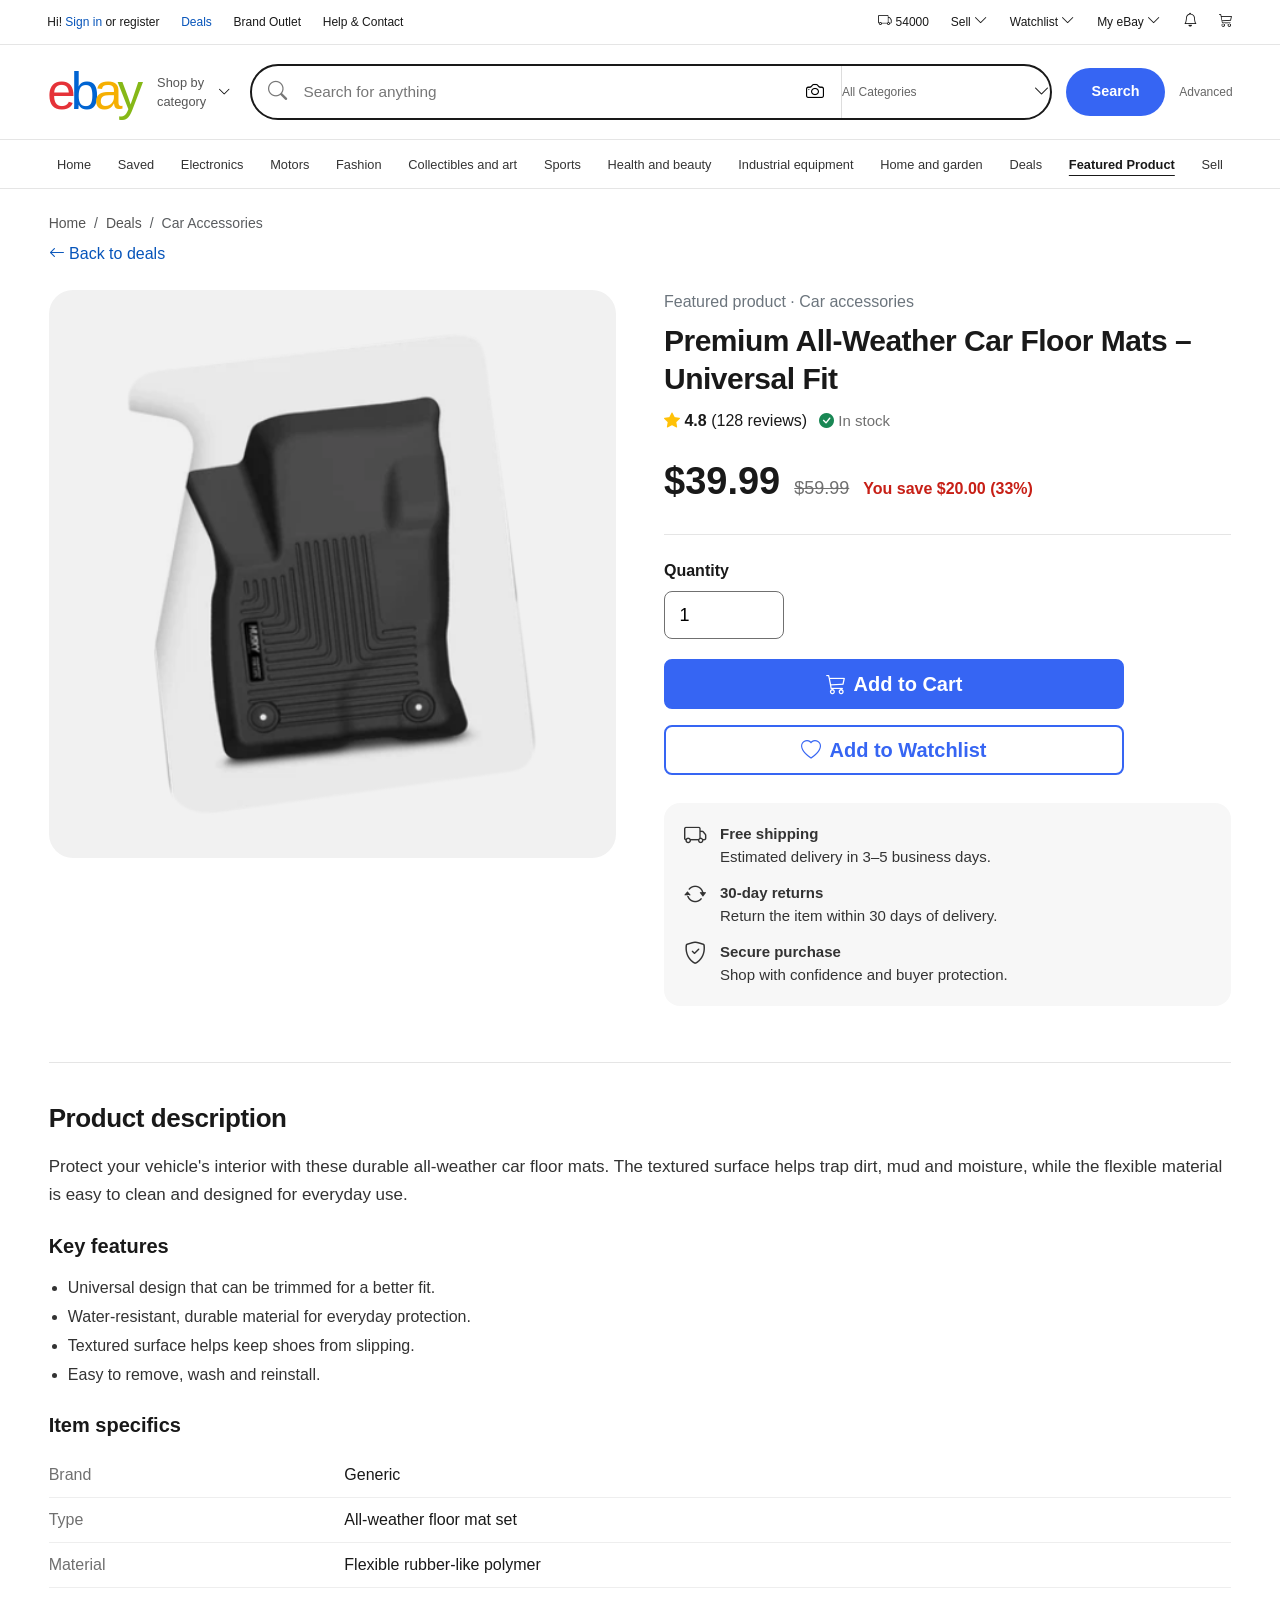
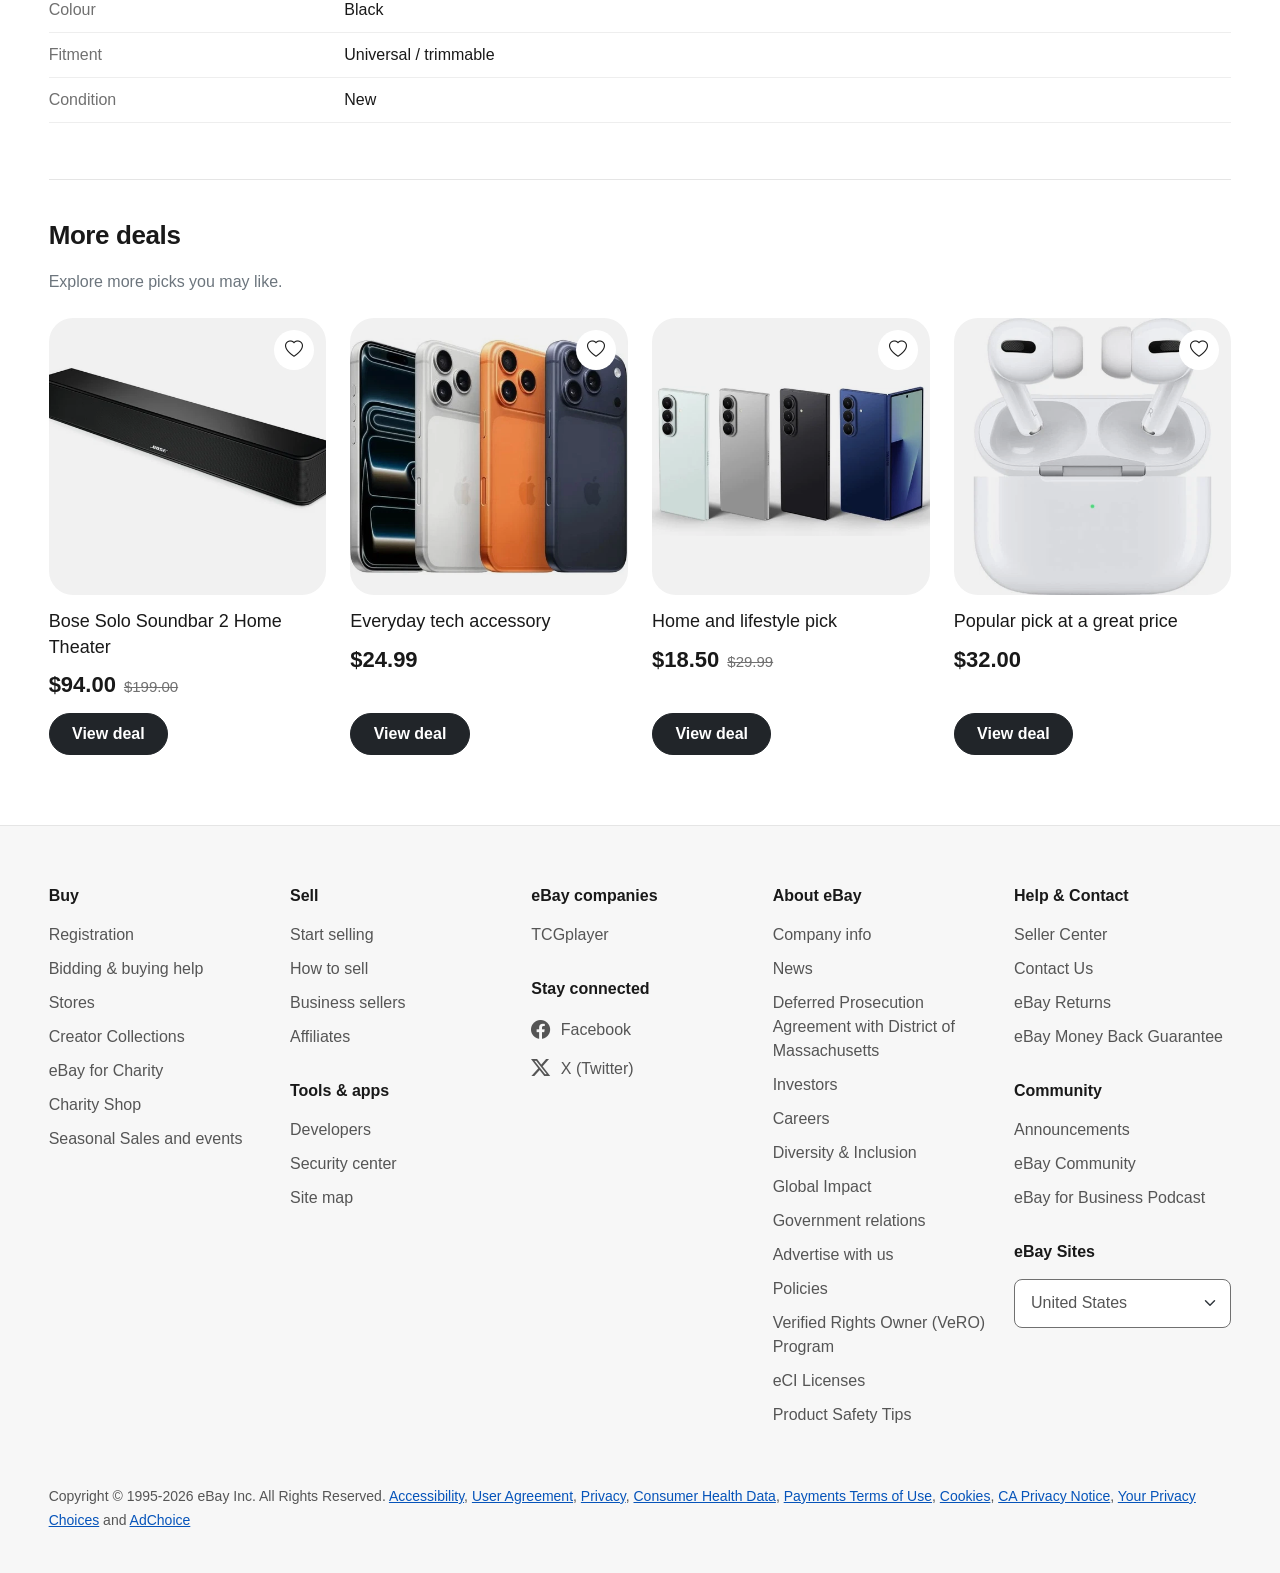
==== midterm/ASSIGNMENT 2/product.html @ c59de311 "[200~Task 1 - Mega-menu in your existing navbar" ====
<!doctype html>
<html lang="en">

<head>
  <meta charset="UTF-8" />

  <!-- Makes the page fit phone screens properly -->
  <meta name="viewport" content="width=device-width, initial-scale=1.0" />

  <!-- Text shown on the browser tab -->
  <title>eBay Product - Premium Car Floor Mats</title>

  <!-- Bootstrap: ready-made styles for the grid, navbar, carousel and buttons -->
  <link href="https://cdn.jsdelivr.net/npm/bootstrap@5.3.3/dist/css/bootstrap.min.css" rel="stylesheet" />

  <!-- Bootstrap Icons: the small icons (cart, bell, heart, etc.) -->
  <link rel="stylesheet" href="https://cdn.jsdelivr.net/npm/bootstrap-icons@1.11.3/font/bootstrap-icons.min.css" />

  <!-- Our own styles (all the custom design lives in this file) -->
  <link rel="stylesheet" href="style.css" />
</head>

<body>

  <!-- ===============================
       1. TOP BAR (sign in, deals, cart)
  ================================ -->
  <div class="top-bar">

    <!-- Left side links -->
    <div class="top-left">
      <span>Hi! <a href="#">Sign in</a> or <a href="#">register</a></span>
      <a href="index.html#deals">Deals</a>
      <a href="#">Brand Outlet</a>
      <a href="#">Help &amp; Contact</a>
    </div>

    <!-- Right side links and icons -->
    <div class="top-right">
      <span><i class="bi bi-truck"></i> 54000</span>
      <a href="#">Sell <i class="bi bi-chevron-down"></i></a>
      <a href="#">Watchlist <i class="bi bi-chevron-down"></i></a>
      <a href="#">My eBay <i class="bi bi-chevron-down"></i></a>
      <a href="#" aria-label="Notifications"><i class="bi bi-bell"></i></a>
      <a href="#" aria-label="Shopping cart"><i class="bi bi-cart3"></i></a>
    </div>
  </div>


  <!-- ===============================
       2. MAIN HEADER (logo + search)
  ================================ -->
  <div class="main-header">

    <!-- Logo: each letter has its own colour class -->
    <a href="index.html" class="ebay-logo" aria-label="eBay home">
      <span class="red">e</span><span class="blue">b</span><span class="yellow">a</span><span class="green">y</span>
    </a>

    <!-- "Shop by category" button -->
    <button class="category-button">
      <span>Shop by<br />category</span>
      <i class="bi bi-chevron-down"></i>
    </button>

    <!-- Search form -->
    <form class="search-area" action="#">

      <!-- The rounded search box (icon, text field, camera, dropdown) -->
      <div class="search-box">
        <i class="bi bi-search search-icon"></i>

        <input type="search" placeholder="Search for anything" aria-label="Search for anything" />

        <button type="button" class="camera-button" aria-label="Search by image">
          <i class="bi bi-camera"></i>
        </button>

        <select aria-label="Select category">
          <option>All Categories</option>
          <option>Electronics</option>
          <option>Fashion</option>
          <option>Home and Garden</option>
          <option>Sports</option>
        </select>

        <i class="bi bi-chevron-down select-arrow"></i>
      </div>

      <!-- Blue search button and the "Advanced" link -->
      <button type="submit" class="search-button">Search</button>
      <a href="#" class="advanced-link">Advanced</a>
    </form>
  </div>


  <!-- ===============================
       3. NAVIGATION BAR
       Full row on big screens, hamburger menu on tablets and phones
  ================================ -->
  <nav class="navbar navbar-expand-xl main-navbar" aria-label="Main navigation">
    <div class="container-fluid">

      <!-- The word "Menu" (only shown on small screens) -->
      <span class="navbar-text d-xl-none fw-bold">Menu</span>

      <!-- Hamburger button (only shown on small screens) -->
      <button class="navbar-toggler" type="button" data-bs-toggle="collapse"
        data-bs-target="#mainNavMenu" aria-controls="mainNavMenu"
        aria-expanded="false" aria-label="Toggle navigation">
        <span class="navbar-toggler-icon"></span>
      </button>

      <!-- The links. They hide inside the hamburger on small screens -->
      <div class="collapse navbar-collapse" id="mainNavMenu">
        <ul class="navbar-nav w-100 justify-content-xl-between">
          <!-- "active" underlines the page we are currently on -->
          <li class="nav-item"><a class="nav-link" href="index.html">Home</a></li>
          <li class="nav-item"><a class="nav-link" href="#">Saved</a></li>
          <li class="nav-item"><a class="nav-link" href="#">Electronics</a></li>
          <li class="nav-item"><a class="nav-link" href="#">Motors</a></li>
          <li class="nav-item"><a class="nav-link" href="#">Fashion</a></li>
          <li class="nav-item"><a class="nav-link" href="#">Collectibles and art</a></li>
          <li class="nav-item"><a class="nav-link" href="#">Sports</a></li>
          <li class="nav-item"><a class="nav-link" href="#">Health and beauty</a></li>
          <li class="nav-item"><a class="nav-link" href="#">Industrial equipment</a></li>
          <li class="nav-item"><a class="nav-link" href="#">Home and garden</a></li>
          <li class="nav-item"><a class="nav-link" href="index.html#deals">Deals</a></li>
          <li class="nav-item"><a class="nav-link active" aria-current="page" href="product.html">Featured Product</a></li>
          <li class="nav-item"><a class="nav-link" href="#">Sell</a></li>
        </ul>
      </div>
    </div>
  </nav>



  <!-- ===============================
       PRODUCT DETAIL PAGE
  ================================ -->
  <main class="product-page">
    <nav aria-label="breadcrumb">
      <ol class="breadcrumb">
        <li class="breadcrumb-item"><a href="index.html">Home</a></li>
        <li class="breadcrumb-item"><a href="index.html#deals">Deals</a></li>
        <li class="breadcrumb-item active" aria-current="page">Car Accessories</li>
      </ol>
    </nav>
    <a class="product-back-link" href="index.html#deals"><i class="bi bi-arrow-left"></i> Back to deals</a>

    <section class="row g-4 g-lg-5 align-items-start" aria-labelledby="product-heading">
      <div class="col-12 col-lg-6">
        <div class="product-image-box">
          <img src="assets/floor_mat.png" alt="Set of premium black car floor mats" />
        </div>
      </div>
      <div class="col-12 col-lg-6">
        <p class="text-secondary mb-2">Featured product · Car accessories</p>
        <h1 class="product-title" id="product-heading">Premium All-Weather Car Floor Mats – Universal Fit</h1>
        <div class="product-condition">
          <span><i class="bi bi-star-fill text-warning"></i> <strong>4.8</strong> (128 reviews)</span>
          <span class="product-stock"><i class="bi bi-check-circle-fill text-success"></i> In stock</span>
        </div>
        <p class="product-price">
          <span class="product-price-current">$39.99</span>
          <span class="product-price-old">$59.99</span>
          <span class="product-price-save">You save $20.00 (33%)</span>
        </p>
        <div class="product-quantity">
          <label for="quantity" class="form-label fw-semibold">Quantity</label><br />
          <input class="product-quantity-input" id="quantity" name="quantity" type="number" min="1" max="10" value="1" />
        </div>
        <div class="product-buttons d-grid gap-3">
          <button class="btn btn-lg product-cart-btn" type="button"><i class="bi bi-cart3 me-2"></i>Add to Cart</button>
          <button class="btn btn-lg product-watch-btn" type="button"><i class="bi bi-heart me-2"></i>Add to Watchlist</button>
        </div>
        <ul class="product-info-list list-unstyled">
          <li><i class="bi bi-truck"></i><span><strong>Free shipping</strong><br />Estimated delivery in 3–5 business days.</span></li>
          <li><i class="bi bi-arrow-repeat"></i><span><strong>30-day returns</strong><br />Return the item within 30 days of delivery.</span></li>
          <li><i class="bi bi-shield-check"></i><span><strong>Secure purchase</strong><br />Shop with confidence and buyer protection.</span></li>
        </ul>
      </div>
    </section>

    <section class="product-details" aria-labelledby="description-heading">
      <h2 class="product-section-title" id="description-heading">Product description</h2>
      <p class="product-description">Protect your vehicle's interior with these durable all-weather car floor mats. The textured surface helps trap dirt, mud and moisture, while the flexible material is easy to clean and designed for everyday use.</p>
      <h3 class="h5 fw-bold mt-4 mb-3">Key features</h3>
      <ul class="product-features">
        <li>Universal design that can be trimmed for a better fit.</li>
        <li>Water-resistant, durable material for everyday protection.</li>
        <li>Textured surface helps keep shoes from slipping.</li>
        <li>Easy to remove, wash and reinstall.</li>
      </ul>
      <h3 class="h5 fw-bold mt-4 mb-3">Item specifics</h3>
      <dl class="product-specs row">
        <dt class="col-5 col-md-3">Brand</dt><dd class="col-7 col-md-9">Generic</dd>
        <dt class="col-5 col-md-3">Type</dt><dd class="col-7 col-md-9">All-weather floor mat set</dd>
        <dt class="col-5 col-md-3">Material</dt><dd class="col-7 col-md-9">Flexible rubber-like polymer</dd>
        <dt class="col-5 col-md-3">Colour</dt><dd class="col-7 col-md-9">Black</dd>
        <dt class="col-5 col-md-3">Fitment</dt><dd class="col-7 col-md-9">Universal / trimmable</dd>
        <dt class="col-5 col-md-3">Condition</dt><dd class="col-7 col-md-9">New</dd>
      </dl>
    </section>

    <section class="product-related" aria-labelledby="related-heading">
      <h2 class="product-section-title" id="related-heading">More deals</h2>
      <p class="text-secondary mb-4">Explore more picks you may like.</p>
      <div class="row row-cols-2 row-cols-md-3 row-cols-lg-4 g-3 g-md-4">
        <div class="col"><div class="deal-card">
          <div class="deal-image"><a href="product.html"><img src="assets/a/p1.webp" alt="Wireless soundbar" /></a><button class="deal-heart" type="button" aria-label="Add soundbar to watchlist"><i class="bi bi-heart"></i></button></div>
          <h3 class="deal-name"><a href="product.html">Bose Solo Soundbar 2 Home Theater</a></h3><p class="deal-price"><span class="deal-current">$94.00</span><span class="deal-old">$199.00</span></p><a class="btn btn-dark rounded-pill deal-cart-btn" href="product.html">View deal</a>
        </div></div>
        <div class="col"><div class="deal-card">
          <div class="deal-image"><a href="product.html"><img src="assets/a/p2.webp" alt="Featured electronics deal" /></a><button class="deal-heart" type="button" aria-label="Add item to watchlist"><i class="bi bi-heart"></i></button></div>
          <h3 class="deal-name"><a href="product.html">Everyday tech accessory</a></h3><p class="deal-price"><span class="deal-current">$24.99</span></p><a class="btn btn-dark rounded-pill deal-cart-btn" href="product.html">View deal</a>
        </div></div>
        <div class="col"><div class="deal-card">
          <div class="deal-image"><a href="product.html"><img src="assets/a/p3.webp" alt="Home and lifestyle deal" /></a><button class="deal-heart" type="button" aria-label="Add item to watchlist"><i class="bi bi-heart"></i></button></div>
          <h3 class="deal-name"><a href="product.html">Home and lifestyle pick</a></h3><p class="deal-price"><span class="deal-current">$18.50</span><span class="deal-old">$29.99</span></p><a class="btn btn-dark rounded-pill deal-cart-btn" href="product.html">View deal</a>
        </div></div>
        <div class="col"><div class="deal-card">
          <div class="deal-image"><a href="product.html"><img src="assets/a/p4.webp" alt="Popular shopping deal" /></a><button class="deal-heart" type="button" aria-label="Add item to watchlist"><i class="bi bi-heart"></i></button></div>
          <h3 class="deal-name"><a href="product.html">Popular pick at a great price</a></h3><p class="deal-price"><span class="deal-current">$32.00</span></p><a class="btn btn-dark rounded-pill deal-cart-btn" href="product.html">View deal</a>
        </div></div>
      </div>
    </section>
  </main>

  <!-- ===============================
       11. FOOTER
       Bootstrap grid: 1 column on phones, 2 on tablets, 5 on desktop
  ================================ -->
  <footer class="site-footer">

    <div class="row row-cols-1 row-cols-sm-2 row-cols-lg-5 g-4">

      <!-- Column 1: Buy -->
      <div class="col">
        <h3 class="footer-heading">Buy</h3>
        <ul class="footer-links">
          <li><a href="#">Registration</a></li>
          <li><a href="#">Bidding &amp; buying help</a></li>
          <li><a href="#">Stores</a></li>
          <li><a href="#">Creator Collections</a></li>
          <li><a href="#">eBay for Charity</a></li>
          <li><a href="#">Charity Shop</a></li>
          <li><a href="#">Seasonal Sales and events</a></li>
        </ul>
      </div>

      <!-- Column 2: Sell + Tools & apps -->
      <div class="col">
        <h3 class="footer-heading">Sell</h3>
        <ul class="footer-links">
          <li><a href="#">Start selling</a></li>
          <li><a href="#">How to sell</a></li>
          <li><a href="#">Business sellers</a></li>
          <li><a href="#">Affiliates</a></li>
        </ul>

        <h3 class="footer-heading footer-heading-spaced">Tools &amp; apps</h3>
        <ul class="footer-links">
          <li><a href="#">Developers</a></li>
          <li><a href="#">Security center</a></li>
          <li><a href="#">Site map</a></li>
        </ul>
      </div>

      <!-- Column 3: eBay companies + Stay connected -->
      <div class="col">
        <h3 class="footer-heading">eBay companies</h3>
        <ul class="footer-links">
          <li><a href="#">TCGplayer</a></li>
        </ul>

        <h3 class="footer-heading footer-heading-spaced">Stay connected</h3>
        <ul class="footer-links">
          <li><a href="#"><i class="bi bi-facebook footer-social-icon"></i> Facebook</a></li>
          <li><a href="#"><i class="bi bi-twitter-x footer-social-icon"></i> X (Twitter)</a></li>
        </ul>
      </div>

      <!-- Column 4: About eBay -->
      <div class="col">
        <h3 class="footer-heading">About eBay</h3>
        <ul class="footer-links">
          <li><a href="#">Company info</a></li>
          <li><a href="#">News</a></li>
          <li><a href="#">Deferred Prosecution Agreement with District of Massachusetts</a></li>
          <li><a href="#">Investors</a></li>
          <li><a href="#">Careers</a></li>
          <li><a href="#">Diversity &amp; Inclusion</a></li>
          <li><a href="#">Global Impact</a></li>
          <li><a href="#">Government relations</a></li>
          <li><a href="#">Advertise with us</a></li>
          <li><a href="#">Policies</a></li>
          <li><a href="#">Verified Rights Owner (VeRO) Program</a></li>
          <li><a href="#">eCI Licenses</a></li>
          <li><a href="#">Product Safety Tips</a></li>
        </ul>
      </div>

      <!-- Column 5: Help & Contact + Community + eBay Sites -->
      <div class="col">
        <h3 class="footer-heading">Help &amp; Contact</h3>
        <ul class="footer-links">
          <li><a href="#">Seller Center</a></li>
          <li><a href="#">Contact Us</a></li>
          <li><a href="#">eBay Returns</a></li>
          <li><a href="#">eBay Money Back Guarantee</a></li>
        </ul>

        <h3 class="footer-heading footer-heading-spaced">Community</h3>
        <ul class="footer-links">
          <li><a href="#">Announcements</a></li>
          <li><a href="#">eBay Community</a></li>
          <li><a href="#">eBay for Business Podcast</a></li>
        </ul>

        <h3 class="footer-heading footer-heading-spaced">eBay Sites</h3>
        <select class="form-select footer-country" aria-label="Choose your country">
          <option>United States</option>
          <option>United Kingdom</option>
          <option>Canada</option>
          <option>Australia</option>
          <option>Germany</option>
        </select>
      </div>

    </div>

    <!-- Copyright line at the very bottom -->
    <p class="footer-copyright">
      Copyright &copy; 1995-2026 eBay Inc. All Rights Reserved.
      <a href="#">Accessibility</a>,
      <a href="#">User Agreement</a>,
      <a href="#">Privacy</a>,
      <a href="#">Consumer Health Data</a>,
      <a href="#">Payments Terms of Use</a>,
      <a href="#">Cookies</a>,
      <a href="#">CA Privacy Notice</a>,
      <a href="#">Your Privacy Choices</a>
      and <a href="#">AdChoice</a>
    </p>
  </footer>

  <!-- Bootstrap JavaScript: makes the hamburger menu and carousel work -->
  <script src="https://cdn.jsdelivr.net/npm/bootstrap@5.3.3/dist/js/bootstrap.bundle.min.js"></script>
</body>
</html>
---- midterm/ASSIGNMENT 2/style.css ----
/* =========================================
   1. GENERAL SETTINGS
   Rules that apply to the whole website
========================================= */

/* Makes width/height include padding and border (easier sizing) */
* {
  box-sizing: border-box;
}

body {
  margin: 0;                                /* remove default page margin */
  font-family: Arial, Helvetica, sans-serif;
  color: #191919;                           /* dark grey text */
  background: #fff;
  max-width: 100%;
}

/* Links take the colour of their parent and have no underline... */
a {
  color: inherit;
  text-decoration: none;
}

/* ...until you hover over them */
a:hover {
  text-decoration: underline;
}

/* Buttons, inputs and dropdowns use the same font as the page */
button,
input,
select {
  font: inherit;
}

/* The three header parts always stretch the full width */
.top-bar,
.main-header,
.main-navbar {
  width: 100%;
  min-width: 0;
}


/* =========================================
   2. TOP BAR (sign in, deals, cart)
========================================= */

.top-bar {
  min-height: 2.8rem;
  padding: 0.6rem 3.7%;

  /* Put left links and right links on one row, spread apart */
  display: flex;
  align-items: center;
  justify-content: space-between;
  flex-wrap: wrap;
  gap: 0.75rem;

  border-bottom: 1px solid #e5e5e5;
  font-size: clamp(0.75rem, 0.9vw, 1rem);   /* text size grows/shrinks with screen */
}

.top-left,
.top-right {
  display: flex;
  align-items: center;
  flex-wrap: wrap;
  gap: clamp(0.6rem, 1.7vw, 2rem);          /* space between links */
}

/* The "Sign in" link is blue */
.top-left a:first-of-type {
  color: #0654ba;
}

.top-right i {
  font-size: 1.15em;
}

/* Small laptops and tablets */
@media (max-width: 65rem) {
  .top-bar {
    padding-inline: 3%;
  }
}

/* Phones: stack left and right links on top of each other */
@media (max-width: 40rem) {
  .top-bar {
    align-items: flex-start;
    flex-direction: column;
  }

  .top-left,
  .top-right {
    gap: 0.8rem;
  }
}

/* Very narrow phones */
@media (max-width: 22rem) {
  .top-left,
  .top-right {
    gap: 0.5rem;
    font-size: 0.75rem;
  }
}


/* =========================================
   3. MAIN HEADER (logo, category button, search)
========================================= */

.main-header {
  padding: 1.2rem 3.7%;
  display: flex;
  align-items: center;
  gap: clamp(0.75rem, 1.5vw, 1.5rem);
  border-bottom: 1px solid #e5e5e5;
}

/* ----- eBay logo ----- */
.ebay-logo {
  display: flex;
  align-items: center;
  flex-shrink: 0;                           /* never let the logo get squashed */

  font-size: clamp(2.5rem, 4vw, 4.5rem);
  font-weight: 500;
  letter-spacing: -0.1em;                   /* pulls the letters closer */
  line-height: 1;
}

/* Each letter has its own brand colour */
.ebay-logo .red    { color: #e53238; }
.ebay-logo .blue   { color: #0064d2; }
.ebay-logo .yellow { color: #f5af02; }
.ebay-logo .green  { color: #86b817; }

/* ----- "Shop by category" button ----- */
.category-button {
  display: flex;
  align-items: center;
  gap: 0.75rem;
  flex-shrink: 0;

  padding: 0;
  border: none;
  background: #fff;
  color: #555;
  font-size: clamp(0.8rem, 1vw, 1rem);
  text-align: left;
  cursor: pointer;
}

.category-button i {
  color: #000;
}

/* ----- Search area (box + button + Advanced link) ----- */
.search-area {
  display: flex;
  align-items: center;
  gap: clamp(0.5rem, 1.1vw, 1.25rem);
  flex: 1 1 0;                              /* takes all the remaining space */
  min-width: 0;
}

/* The rounded white search box with a dark border */
.search-box {
  display: flex;
  align-items: center;
  flex: 1 1 0;
  min-width: 0;
  min-height: 3.5rem;

  border: 2px solid #191919;
  border-radius: 100vw;                     /* fully rounded ends */
  overflow: hidden;
}

/* Magnifying glass icon */
.search-icon {
  flex-shrink: 0;
  margin: 0 1rem;
  color: #777;
  font-size: 1.2rem;
}

/* The text field the user types into */
.search-box input {
  flex: 1 1 0;
  width: 0;
  min-width: 0;
  padding: 0.5rem 0;

  border: none;
  outline: none;
  background: transparent;
  font-size: clamp(0.9rem, 1.2vw, 1.4rem);
}

.search-box input::placeholder {
  color: #777;
  opacity: 1;
}

/* Camera button (search by image) */
.camera-button {
  align-self: stretch;                      /* as tall as the search box */
  flex-shrink: 0;

  padding: 0 clamp(0.6rem, 1.3vw, 1.5rem);
  border: none;
  border-right: 1px solid #ddd;             /* thin line on its right side */
  background: #fff;
  font-size: clamp(1rem, 1.4vw, 1.5rem);
  cursor: pointer;
}

/* "All Categories" dropdown inside the search box */
.search-box select {
  width: 100%;
  min-width: 0;
  max-width: 12rem;

  border: none;
  outline: none;
  appearance: none;                         /* hides the browser's own arrow */
  background: #fff;
  color: #666;
  font-size: clamp(0.75rem, 0.9vw, 1rem);
  cursor: pointer;
}

/* Our own arrow icon for the dropdown (clicks pass through it) */
.select-arrow {
  flex-shrink: 0;
  pointer-events: none;
}

/* Blue "Search" button */
.search-button {
  flex: 0 1 auto;
  min-width: max-content;

  padding: 0.9em clamp(1rem, 2vw, 2.2rem);
  border: none;
  border-radius: 100vw;
  background: #3665f3;
  color: #fff;
  font-size: clamp(0.9rem, 1.1vw, 1.25rem);
  font-weight: bold;
  cursor: pointer;
}

.search-button:hover {
  background: #2454d8;                      /* darker blue on hover */
}

/* "Advanced" link */
.advanced-link {
  flex-shrink: 0;
  color: #666;
  font-size: clamp(0.75rem, 0.9vw, 1rem);
  white-space: nowrap;                      /* never wrap onto two lines */
}

/* Small laptops and tablets: search drops to its own full-width row */
@media (max-width: 65rem) {
  .main-header {
    flex-wrap: wrap;
  }

  .search-area {
    flex-basis: 100%;
  }
}

/* Phones */
@media (max-width: 40rem) {
  .main-header {
    gap: 1rem;
    padding: 1rem 4%;
  }

  .ebay-logo {
    font-size: clamp(2.5rem, 12vw, 3.5rem);
  }

  .category-button {
    font-size: 0.85rem;
  }

  .search-area {
    flex-wrap: wrap;
    gap: 0.65rem;
  }

  .search-box {
    flex-basis: 100%;
    min-height: 3rem;
  }

  .search-icon {
    margin-inline: 0.75rem;
  }

  .search-box input {
    font-size: 1rem;
  }

  .camera-button {
    padding-inline: 0.75rem;
  }

  .search-box select {
    max-width: 6.5rem;
    font-size: 0.75rem;
  }

  .search-button {
    flex: 1 1 auto;
  }

  .advanced-link {
    font-size: 0.85rem;
  }
}

/* Very narrow phones */
@media (max-width: 22rem) {
  .search-icon {
    margin-inline: 0.6rem;
  }

  .search-box input {
    font-size: 0.85rem;
  }
}


/* =========================================
   4. NAVIGATION BAR (Bootstrap navbar)
========================================= */

.main-navbar {
  padding: 0.4rem 3.7%;
  border-bottom: 1px solid #e5e5e5;

  /* Bootstrap colour settings for this navbar */
  --bs-navbar-color: #333;
  --bs-navbar-hover-color: #0654ba;
  --bs-navbar-active-color: #191919;
  --bs-navbar-nav-link-padding-x: 0.6rem;
}

/* Line the navbar up with the header above it */
.main-navbar > .container-fluid {
  padding-inline: 0;
}

.main-navbar .nav-link {
  font-size: clamp(0.8rem, 1vw, 1.05rem);
  white-space: nowrap;
}

/* The page we are on gets bold text and an underline */
.main-navbar .nav-link.active {
  font-weight: 700;
  text-decoration: underline;
  text-underline-offset: 6px;
}

/* Hamburger button styling */
.main-navbar .navbar-toggler {
  border-color: #191919;
}

.main-navbar .navbar-toggler:focus {
  box-shadow: 0 0 0 0.2rem rgba(54, 101, 243, 0.35);   /* blue glow when clicked */
}

/* Small laptops and tablets */
@media (max-width: 65rem) {
  .main-navbar {
    padding-inline: 3%;
  }
}

/* Phones */
@media (max-width: 40rem) {
  .main-navbar {
    padding-inline: 4%;
  }
}

/* When the hamburger menu is used (below the XL breakpoint) */
@media (max-width: 1199.98px) {
  .main-navbar .navbar-collapse {
    margin-top: 0.5rem;
    border-top: 1px solid #e5e5e5;
  }

  .main-navbar .nav-link {
    padding: 0.7rem 0.25rem;
    font-size: 1rem;
    border-bottom: 1px solid #f0f0f0;
  }
}


/* =========================================
   5. IMAGE SLIDER (carousel)
========================================= */

/* Make the slider touch the edges of the screen */
.hero-slider {
  max-width: none;
  margin: 0;
  padding: 0;
}

.hero-slider .carousel {
  overflow: hidden;
  border-radius: 0;
}

/* Slide images: fixed height, cropped to fill the space */
.hero-slider .carousel-item img {
  display: block;
  width: 100%;
  height: 420px;
  object-fit: cover;
}

/* Left and right arrow areas */
.hero-slider .carousel-control-prev,
.hero-slider .carousel-control-next {
  width: 8%;
  opacity: 1;                               /* always visible */
  z-index: 2;
}

/* The arrow icons: dark square boxes */
.hero-slider .carousel-control-prev-icon,
.hero-slider .carousel-control-next-icon {
  width: 40px;
  height: 40px;
  background-color: rgba(0, 0, 0, 0.65);
  background-size: 60%;
  border-radius: 0;
}

/* Wrapper around one slide (lets text sit on top of the image) */
.hero-slider .slide {
  position: relative;
  overflow: hidden;
}

/* Dark fade on the left so the white text is readable */
.hero-slider .overlay {
  position: absolute;
  inset: 0;                                 /* cover the whole slide */
  background: linear-gradient(90deg, rgba(0, 0, 0, 0.45), rgba(0, 0, 0, 0) 65%);
  z-index: 1;
}

/* Text block on top of the image */
.slide-content {
  position: absolute;
  top: 50%;
  left: 6%;
  transform: translateY(-50%);              /* centers it vertically */
  max-width: 45%;
  z-index: 2;                               /* above the dark overlay */
  text-align: left;
}

.slide-content h2 {
  margin: 0 0 1rem;
  font-size: clamp(1.6rem, 3.4vw, 3.4rem);
  font-weight: 800;
  line-height: 1.15;
}

.slide-content p {
  margin: 0 0 1.5rem;
  font-size: clamp(0.9rem, 1.2vw, 1.25rem);
}

/* White text (used on photo slides) */
.light-text {
  color: #fff;
}

/* Slide button */
.slide-btn {
  display: inline-block;
  padding: 0.8rem 1.6rem;
  border-radius: 100vw;
  font-weight: 700;
  font-size: clamp(0.9rem, 1.1vw, 1.1rem);
}

.slide-btn:hover {
  text-decoration: none;
  opacity: 0.9;
}

/* White pill-shaped button with dark text */
.btn-white-pill {
  background: #fff;
  color: #191919;
}

/* Tablets */
@media (max-width: 991px) {
  .hero-slider .carousel-item img {
    height: 320px;
  }

  .slide-content {
    max-width: 55%;
  }
}

/* Phones */
@media (max-width: 576px) {
  .hero-slider {
    padding: 0 12px;
    margin: 15px auto;
  }

  .hero-slider .carousel-item img {
    height: 200px;
  }

  .slide-content {
    max-width: 90%;
    left: 5%;
  }

  .slide-content p {
    display: none;                          /* hide the small text to save space */
  }
}


/* =========================================
   6. "THE FUTURE IN YOUR HANDS" SECTION
========================================= */

.future-section {
  width: 100%;
  padding: 72px 3.8% 0;
  background: #fff;
}

.future-title {
  margin: 0 0 28px;
  color: #191919;
  font-size: 36px;
  font-weight: 700;
  line-height: 1.2;
  letter-spacing: -0.8px;
}

/* 7 equal columns on desktop */
.future-categories {
  display: grid;
  grid-template-columns: repeat(7, minmax(0, 1fr));
  column-gap: 24px;
  row-gap: 24px;
  width: 100%;
}

.future-category {
  display: block;
  min-width: 0;
  color: #191919;
  text-decoration: none;
}

.future-category:hover,
.future-category:focus {
  color: #191919;
  text-decoration: none;
}

/* Square grey box with rounded corners for each picture */
.future-image {
  width: 100%;
  aspect-ratio: 1 / 1;                      /* always a perfect square */
  overflow: hidden;
  border-radius: 24px;
  background: #ebebeb;
}

.future-image img {
  display: block;
  width: 100%;
  height: 100%;
  object-fit: contain;                      /* show the whole image, no cropping */
}

/* Category name under the picture */
.future-category h3 {
  margin: 17px 0 0;
  color: #191919;
  font-size: 21px;
  font-weight: 400;
  line-height: 1.45;
  letter-spacing: -0.3px;
}

/* Tablets: 4 columns */
@media (max-width: 1100px) {
  .future-section {
    padding: 48px 3% 0;
  }

  .future-title {
    font-size: 30px;
  }

  .future-categories {
    grid-template-columns: repeat(4, minmax(0, 1fr));
    gap: 24px 18px;
  }

  .future-category h3 {
    font-size: 18px;
    margin-top: 12px;
  }
}

/* Phones: one row that scrolls sideways, all 7 stay available */
@media (max-width: 600px) {
  .future-section {
    padding: 32px 20px 0;
  }

  .future-title {
    margin-bottom: 20px;
    font-size: 27px;
    letter-spacing: -0.5px;
  }

  .future-categories {
    grid-template-columns: repeat(7, 180px);
    gap: 16px;
    overflow-x: auto;                       /* scroll left/right */
    padding-bottom: 12px;
    scrollbar-width: thin;
    -webkit-overflow-scrolling: touch;
  }

  .future-image {
    border-radius: 18px;
  }

  .future-category h3 {
    margin-top: 12px;
    font-size: 17px;
    line-height: 1.4;
  }
}

/* Extra small phones */
@media (max-width: 360px) {
  .future-categories {
    grid-template-columns: repeat(7, 155px);
  }
}


/* =========================================
   7. "SHOPPING MADE EASY" BANNER
========================================= */

.shopping-section {
  width: 100%;
  padding: 0 3.8%;
  margin: 86px 0 0;
}

/* Light grey rounded box: text on the left, button on the right */
.shopping-banner {
  width: 100%;
  min-height: 196px;
  padding: 40px 48px;

  display: flex;
  align-items: center;
  justify-content: space-between;
  gap: 32px;

  background: #f7f7f7;
  border-radius: 24px;
}

.shopping-text {
  min-width: 0;
}

.shopping-text h2 {
  margin: 0 0 12px;
  color: #191919;
  font-size: 44px;
  font-weight: 700;
  line-height: 1.15;
  letter-spacing: -1px;
}

.shopping-text p {
  margin: 0;
  color: #191919;
  font-size: 24px;
  font-weight: 400;
  line-height: 1.4;
}

/* Black "Start now" button */
.shopping-button {
  display: inline-flex;
  flex-shrink: 0;
  align-items: center;
  justify-content: center;

  min-height: 60px;
  padding: 0 30px;
  border-radius: 50px;
  background: #191919;
  color: #fff;
  font-size: 20px;
  font-weight: 700;
  white-space: nowrap;
}

.shopping-button:hover {
  background: #333;
  color: #fff;
  text-decoration: none;
}

/* Tablets */
@media (max-width: 1100px) {
  .shopping-section {
    padding: 0 3%;
    margin-top: 60px;
  }

  .shopping-banner {
    min-height: 170px;
    padding: 32px;
  }

  .shopping-text h2 {
    font-size: 34px;
  }

  .shopping-text p {
    font-size: 18px;
  }
}

/* Phones: text and button stack vertically */
@media (max-width: 600px) {
  .shopping-section {
    padding: 0 20px;
    margin-top: 48px;
    margin-bottom: 24px;
  }

  .shopping-banner {
    min-height: auto;
    padding: 26px 22px;
    flex-direction: column;
    align-items: flex-start;
    gap: 22px;
    border-radius: 20px;
  }

  .shopping-text h2 {
    font-size: 30px;
    letter-spacing: -0.5px;
  }

  .shopping-text p {
    font-size: 17px;
    line-height: 1.5;
  }

  .shopping-button {
    min-height: 52px;
    padding: 0 25px;
    font-size: 17px;
  }
}

/* Extra small phones */
@media (max-width: 360px) {
  .shopping-text h2 {
    font-size: 26px;
  }
}


/* =========================================
   8. "TRENDING ON EBAY" SECTION
========================================= */

.trending-section {
  width: 100%;
  padding: 26px 3.8% 82px;
  background: #fff;
}

.trending-title {
  margin: 0 0 26px;
  color: #191919;
  font-size: 36px;
  font-weight: 700;
  line-height: 1.2;
  letter-spacing: -0.6px;
}

/* 7 equal columns on desktop */
.trending-grid {
  display: grid;
  grid-template-columns: repeat(7, minmax(0, 1fr));
  column-gap: 22px;
  row-gap: 24px;
  width: 100%;
}

.trending-card {
  display: block;
  min-width: 0;
  color: #191919;
  text-decoration: none;
}

.trending-card:hover {
  color: #191919;
  text-decoration: none;
}

.trending-image {
  width: 100%;
  aspect-ratio: 1 / 1;
  overflow: hidden;
  border-radius: 24px;
  background: #ebebeb;
}

.trending-image img {
  display: block;
  width: 100%;
  height: 100%;
  object-fit: contain;
}

.trending-card h3 {
  margin: 16px 0 0;
  font-size: 21px;
  font-weight: 400;
  line-height: 1.4;
  letter-spacing: -0.25px;
}

/* Tablets: 4 columns */
@media (max-width: 1100px) {
  .trending-section {
    padding: 28px 3% 55px;
  }

  .trending-title {
    font-size: 32px;
  }

  .trending-grid {
    grid-template-columns: repeat(4, minmax(0, 1fr));
    gap: 24px 18px;
  }

  .trending-card h3 {
    margin-top: 12px;
    font-size: 18px;
  }
}

/* Phones: scrollable row */
@media (max-width: 600px) {
  .trending-section {
    padding: 25px 20px 40px;
  }

  .trending-title {
    margin-bottom: 20px;
    font-size: 28px;
  }

  .trending-grid {
    grid-template-columns: repeat(7, 155px);
    gap: 16px;
    overflow-x: auto;
    padding-bottom: 12px;
    scrollbar-width: thin;
    -webkit-overflow-scrolling: touch;
  }

  .trending-image {
    border-radius: 18px;
  }

  .trending-card h3 {
    margin-top: 12px;
    font-size: 17px;
  }
}

/* Extra small phones */
@media (max-width: 360px) {
  .trending-grid {
    grid-template-columns: repeat(7, 140px);
  }
}


/* =========================================
   9. "GET HELP" BANNER
========================================= */

.help-banner {
  position: relative;                       /* text and overlay sit on top of the photo */
  width: 100%;
  height: 540px;
  overflow: hidden;
}

/* Background photo fills the whole banner */
.help-banner-img {
  display: block;
  width: 100%;
  height: 100%;
  object-fit: cover;
  object-position: center;
}

/* Dark layer on the left so the white text is readable */
.help-banner-overlay {
  position: absolute;
  inset: 0;
  background: linear-gradient(90deg, rgba(0, 0, 0, 0.45), rgba(0, 0, 0, 0) 65%);
  z-index: 1;
}

/* Text block */
.help-banner-content {
  position: absolute;
  top: 50%;
  left: 6.3%;
  transform: translateY(-50%);
  max-width: 45%;
  z-index: 2;
  color: #fff;
}

.help-banner-content h2 {
  margin: 0 0 18px;
  font-size: clamp(2rem, 3.6vw, 3.6rem);
  font-weight: 800;
  line-height: 1.2;
  letter-spacing: -1px;
}

.help-banner-content p {
  margin: 0 0 28px;
  font-size: clamp(1rem, 1.3vw, 1.3rem);
}

/* White pill button */
.help-banner-button {
  display: inline-flex;
  align-items: center;
  justify-content: center;

  min-height: 56px;
  padding: 0 26px;
  border-radius: 50px;
  background: #fff;
  color: #191919;
  font-size: 20px;
  font-weight: 700;
}

.help-banner-button:hover {
  background: #e8e8e8;
  color: #191919;
  text-decoration: none;
}

/* Tablets */
@media (max-width: 1100px) {
  .help-banner {
    height: 420px;
  }

  .help-banner-content {
    max-width: 60%;
  }
}

/* Phones */
@media (max-width: 600px) {
  .help-banner {
    height: 380px;
    margin-top: 20px;
  }

  .help-banner-content {
    left: 5%;
    max-width: 90%;
  }

  .help-banner-content p {
    font-size: 1rem;
    margin-bottom: 20px;
  }

  .help-banner-button {
    min-height: 48px;
    font-size: 17px;
  }
}


/* =========================================
   10. TODAY'S DEALS
   (the .deal-card styles are also used by
   "More deals" on the product page)
========================================= */

.deals-section {
  width: 100%;
  padding: 56px 3.8% 70px;
  background: #fff;
}

.deals-title {
  margin: 0 0 6px;
  font-size: 36px;
  font-weight: 700;
  line-height: 1.2;
  letter-spacing: -0.6px;
}

.deals-subtitle {
  margin: 0 0 28px;
  color: #707070;
  font-size: 22px;
}

/* One product card (image, name, price, button stacked vertically) */
.deal-card {
  display: flex;
  flex-direction: column;
  height: 100%;
}

/* Square grey image box with rounded corners */
.deal-image {
  position: relative;                       /* needed to place the heart button */
  width: 100%;
  aspect-ratio: 1 / 1;
  overflow: hidden;
  border-radius: 24px;
  background: #f1f1f1;
}

.deal-image img {
  display: block;
  width: 100%;
  height: 100%;
  object-fit: contain;
  mix-blend-mode: multiply;                 /* white photo backgrounds blend into the grey box */
}

/* Round heart button in the top-right corner of the image */
.deal-heart {
  position: absolute;
  top: 12px;
  right: 12px;
  width: 40px;
  height: 40px;

  display: flex;
  align-items: center;
  justify-content: center;

  border: none;
  border-radius: 50%;                       /* makes it a circle */
  background: #fff;
  color: #191919;
  font-size: 1.1rem;
  cursor: pointer;
}

.deal-heart:hover {
  background: #e8e8e8;
}

/* Product name, limited to 2 lines (extra text is cut off) */
.deal-name {
  margin: 14px 0 8px;
  font-size: 18px;
  font-weight: 400;
  line-height: 1.4;

  display: -webkit-box;
  -webkit-line-clamp: 2;
  -webkit-box-orient: vertical;
  overflow: hidden;
}

.deal-name a:hover {
  text-decoration: underline;
}

/* Price row */
.deal-price {
  margin: 0 0 12px;
}

.deal-current {
  font-size: 22px;
  font-weight: 700;
}

/* Old price: grey and crossed out */
.deal-old {
  margin-left: 8px;
  color: #707070;
  font-size: 15px;
  text-decoration: line-through;
}

/* "Add to Cart" button sits at the bottom of the card */
.deal-cart-btn {
  margin-top: auto;
  align-self: flex-start;
  padding: 0.5rem 1.4rem;
  font-weight: 700;
}

/* Tablets */
@media (max-width: 1100px) {
  .deals-section {
    padding: 44px 3% 55px;
  }

  .deals-title {
    font-size: 30px;
  }

  .deals-subtitle {
    font-size: 18px;
  }
}

/* Phones */
@media (max-width: 600px) {
  .deals-section {
    padding: 32px 20px 40px;
  }

  .deals-title {
    font-size: 27px;
  }

  .deals-subtitle {
    margin-bottom: 20px;
    font-size: 16px;
  }

  .deal-image {
    border-radius: 16px;
  }

  .deal-name {
    font-size: 15px;
  }

  .deal-current {
    font-size: 18px;
  }

  .deal-old {
    font-size: 13px;
  }

  .deal-cart-btn {
    padding: 0.4rem 1rem;
    font-size: 14px;
  }
}


/* =========================================
   11. CAR ACCESSORIES BANNER
========================================= */

.auto-banner {
  position: relative;
  display: flex;
  align-items: center;

  width: 100%;
  min-height: 388px;
  overflow: hidden;

  padding: 60px 6.3%;
  background: #191919;                      /* dark background */
  color: #fff;
}

/* Text on the left */
.auto-banner-content {
  position: relative;
  z-index: 5;                               /* stays above the product cards */
  flex: 0 0 43%;
  max-width: 680px;
}

.auto-banner-content h2 {
  margin: 0 0 22px;
  color: #fff;
  font-size: clamp(34px, 3vw, 52px);
  font-weight: 700;
  line-height: 1.25;
  letter-spacing: -1px;
}

.auto-banner-content p {
  margin: 0 0 24px;
  color: #fff;
  font-size: 23px;
  font-weight: 400;
  line-height: 1.4;
}

/* White "Shop now" button */
.auto-shop-button {
  display: inline-flex;
  align-items: center;
  justify-content: center;

  min-height: 56px;
  padding: 0 24px;
  border-radius: 50px;
  background: #fff;
  color: #191919;
  font-size: 22px;
  font-weight: 700;
  white-space: nowrap;
}

.auto-shop-button:hover {
  background: #e8e8e8;
  color: #191919;
  text-decoration: none;
}

/* Right side: area that holds the 3 overlapping cards */
.auto-products {
  position: absolute;
  top: 42px;
  right: 4.5%;
  bottom: -30px;

  width: 49%;
  display: flex;
  align-items: flex-start;
  justify-content: center;
}

/* One white product card */
.auto-product {
  position: absolute;
  top: 25px;
  width: 35%;
  height: 360px;

  overflow: hidden;
  border-radius: 20px;
  background: #fff;
}

.auto-product img {
  display: block;
  width: 100%;
  height: 100%;
  object-fit: contain;
}

/* Each card has its own position and tilt (rotate) */
.auto-product-one {
  left: 0;
  z-index: 1;
  transform: rotate(10deg);
}

.auto-product-two {
  left: 30%;
  top: 12px;
  z-index: 2;
  transform: rotate(-6deg);
}

.auto-product-three {
  left: 60%;
  top: 0;
  z-index: 3;
  transform: rotate(4deg);
}

/* Tablets */
@media (max-width: 1100px) {
  .auto-banner {
    min-height: 360px;
    padding: 45px 4%;
  }

  .auto-banner-content {
    flex-basis: 46%;
  }

  .auto-banner-content h2 {
    font-size: 36px;
  }

  .auto-banner-content p {
    font-size: 19px;
  }

  .auto-products {
    right: 2%;
    width: 48%;
  }

  .auto-product {
    height: 300px;
  }
}

/* Phones: text on top, product cards below it */
@media (max-width: 600px) {
  .auto-banner {
    flex-direction: column;
    align-items: stretch;
    min-height: 620px;
    padding: 38px 22px 0;
  }

  .auto-banner-content {
    flex: none;
    width: 100%;
    max-width: 100%;
  }

  .auto-banner-content h2 {
    margin-bottom: 16px;
    font-size: 34px;
    letter-spacing: -0.6px;
  }

  .auto-banner-content p {
    margin-bottom: 20px;
    font-size: 17px;
  }

  .auto-shop-button {
    min-height: 50px;
    padding-inline: 22px;
    font-size: 18px;
  }

  /* Cards now flow below the text instead of floating on the right */
  .auto-products {
    position: relative;
    top: auto;
    right: auto;
    bottom: auto;

    flex: 1;
    width: 100%;
    min-height: 260px;
    margin-top: 25px;
  }

  .auto-product {
    top: 20px;
    width: 39%;
    height: 245px;
    border-radius: 14px;
  }

  .auto-product-one   { left: 0; }
  .auto-product-two   { left: 29%; top: 8px; }
  .auto-product-three { left: 57%; top: 0; }
}

/* Extra small phones */
@media (max-width: 360px) {
  .auto-banner {
    min-height: 570px;
    padding-inline: 16px;
  }

  .auto-banner-content h2 {
    font-size: 29px;
  }

  .auto-product {
    height: 210px;
  }
}


/* =========================================
   12. FOOTER
========================================= */

.site-footer {
  width: 100%;
  padding: 60px 3.8% 40px;
  background: #f7f7f7;
  border-top: 1px solid #e5e5e5;
}

/* Column headings (Buy, Sell, ...) */
.footer-heading {
  margin: 0 0 18px;
  font-size: 16px;
  font-weight: 700;
  color: #191919;
}

/* Extra space above a second heading in the same column */
.footer-heading-spaced {
  margin-top: 32px;
}

/* Link lists (no bullet points) */
.footer-links {
  margin: 0;
  padding: 0;
  list-style: none;
}

.footer-links li {
  margin-bottom: 10px;
}

.footer-links a {
  color: #555;
  font-size: 16px;
  line-height: 1.5;
}

.footer-links a:hover {
  color: #191919;
  text-decoration: underline;
}

/* Facebook and X icons */
.footer-social-icon {
  margin-right: 6px;
  font-size: 1.2rem;
  vertical-align: middle;
}

/* Country dropdown */
.footer-country {
  max-width: 260px;
  padding: 0.7rem 1rem;
  border: 1px solid #707070;
  border-radius: 8px;
  color: #555;
}

/* Copyright line at the very bottom */
.footer-copyright {
  margin: 48px 0 0;
  color: #555;
  font-size: 14px;
  line-height: 1.7;
}

.footer-copyright a {
  color: #0654ba;
  text-decoration: underline;
}

/* Tablets */
@media (max-width: 1100px) {
  .site-footer {
    padding: 45px 3% 30px;
  }
}

/* Phones */
@media (max-width: 600px) {
  .site-footer {
    padding: 35px 20px 25px;
  }

  .footer-copyright {
    margin-top: 32px;
  }
}


/* =========================================
   13. PRODUCT PAGE (product.html only)
========================================= */

.product-page {
  width: 100%;
  padding: 24px 3.8% 70px;
  background: #fff;
}

/* ----- Breadcrumb and back link ----- */
.product-page .breadcrumb {
  margin-bottom: 8px;
  font-size: 14px;
}

.product-page .breadcrumb a {
  color: #555;
}

.product-page .breadcrumb a:hover {
  color: #191919;
  text-decoration: underline;
}

.product-back-link {
  display: inline-block;
  margin-bottom: 24px;
  color: #0654ba;
  font-size: 16px;
}

/* ----- Large product image ----- */
.product-image-box {
  display: flex;
  align-items: center;                      /* center the image up/down */
  justify-content: center;                  /* center the image left/right */

  width: 100%;
  max-width: 600px;
  margin: 0 auto;
  aspect-ratio: 1 / 1;

  overflow: hidden;
  border-radius: 24px;
  background: #f1f1f1;
}

.product-image-box img {
  display: block;
  width: 85%;
  height: 85%;
  object-fit: contain;
  mix-blend-mode: multiply;                 /* white photo background blends into grey */
}

/* ----- Title, condition and price ----- */
.product-title {
  margin: 0 0 12px;
  font-size: 30px;
  font-weight: 700;
  line-height: 1.25;
  letter-spacing: -0.5px;
}

.product-condition {
  display: flex;
  align-items: center;
  gap: 12px;
  margin: 0 0 20px;
}

.product-stock {
  color: #707070;
  font-size: 15px;
}

.product-price {
  display: flex;
  align-items: baseline;
  flex-wrap: wrap;
  gap: 6px 14px;
  margin: 0 0 24px;
  padding-bottom: 24px;
  border-bottom: 1px solid #e5e5e5;
}

.product-price-current {
  font-size: 38px;
  font-weight: 700;
}

.product-price-old {
  color: #707070;
  font-size: 18px;
  text-decoration: line-through;
}

.product-price-save {
  color: #c71f16;                           /* red savings text */
  font-size: 16px;
  font-weight: 700;
}

/* ----- Quantity selector ----- */
.product-quantity {
  margin-bottom: 20px;
}

.product-quantity-input {
  width: 120px;
  padding: 0.6rem 0.9rem;
  border: 1px solid #707070;
  border-radius: 8px;
  font-size: 18px;
}

/* ----- Buttons ----- */
.product-buttons {
  max-width: 460px;
  margin-bottom: 28px;
}

/* "Add to Cart": solid blue */
.product-cart-btn {
  background: #3665f3;
  border: 2px solid #3665f3;
  color: #fff;
  font-weight: 700;
}

.product-cart-btn:hover {
  background: #2454d8;
  border-color: #2454d8;
  color: #fff;
}

/* "Add to Watchlist": white with blue outline */
.product-watch-btn {
  background: #fff;
  border: 2px solid #3665f3;
  color: #3665f3;
  font-weight: 700;
}

.product-watch-btn:hover {
  background: #eef2fe;
  border-color: #3665f3;
  color: #3665f3;
}

/* ----- Shipping / returns box ----- */
.product-info-list {
  margin: 0;
  padding: 20px;
  border-radius: 16px;
  background: #f7f7f7;
}

.product-info-list li {
  display: flex;
  align-items: flex-start;
  gap: 14px;
  margin-bottom: 14px;
  color: #333;
  font-size: 15px;
  line-height: 1.5;
}

.product-info-list li:last-child {
  margin-bottom: 0;
}

.product-info-list i {
  flex-shrink: 0;
  font-size: 1.4rem;
  line-height: 1.2;
}

/* ----- Description, specs and "More deals" sections ----- */
.product-details,
.product-related {
  margin-top: 56px;
  padding-top: 40px;
  border-top: 1px solid #e5e5e5;
}

.product-section-title {
  margin: 0 0 18px;
  font-size: 26px;
  font-weight: 700;
  letter-spacing: -0.4px;
}

.product-description {
  color: #333;
  font-size: 17px;
  line-height: 1.7;
}

.product-features {
  padding-left: 1.2rem;
  color: #333;
  font-size: 16px;
  line-height: 1.8;
}

/* Item specifics list: each row has a thin line under it */
.product-specs {
  margin: 0;
  font-size: 16px;
}

.product-specs dt,
.product-specs dd {
  margin: 0;
  padding: 10px 0;
  border-bottom: 1px solid #eee;
}

.product-specs dt {
  color: #707070;                           /* grey labels */
  font-weight: 400;
}

/* Tablets */
@media (max-width: 1100px) {
  .product-page {
    padding: 20px 3% 55px;
  }

  .product-title {
    font-size: 26px;
  }

  .product-price-current {
    font-size: 32px;
  }

  .product-buttons {
    max-width: 100%;
  }
}

/* Phones */
@media (max-width: 600px) {
  .product-page {
    padding: 16px 20px 40px;
  }

  .product-image-box {
    border-radius: 16px;
  }

  .product-title {
    font-size: 22px;
  }

  .product-price-current {
    font-size: 28px;
  }

  .product-price-old {
    font-size: 16px;
  }

  .product-details,
  .product-related {
    margin-top: 36px;
    padding-top: 28px;
  }

  .product-section-title {
    font-size: 22px;
  }

  .product-description {
    font-size: 16px;
  }
}
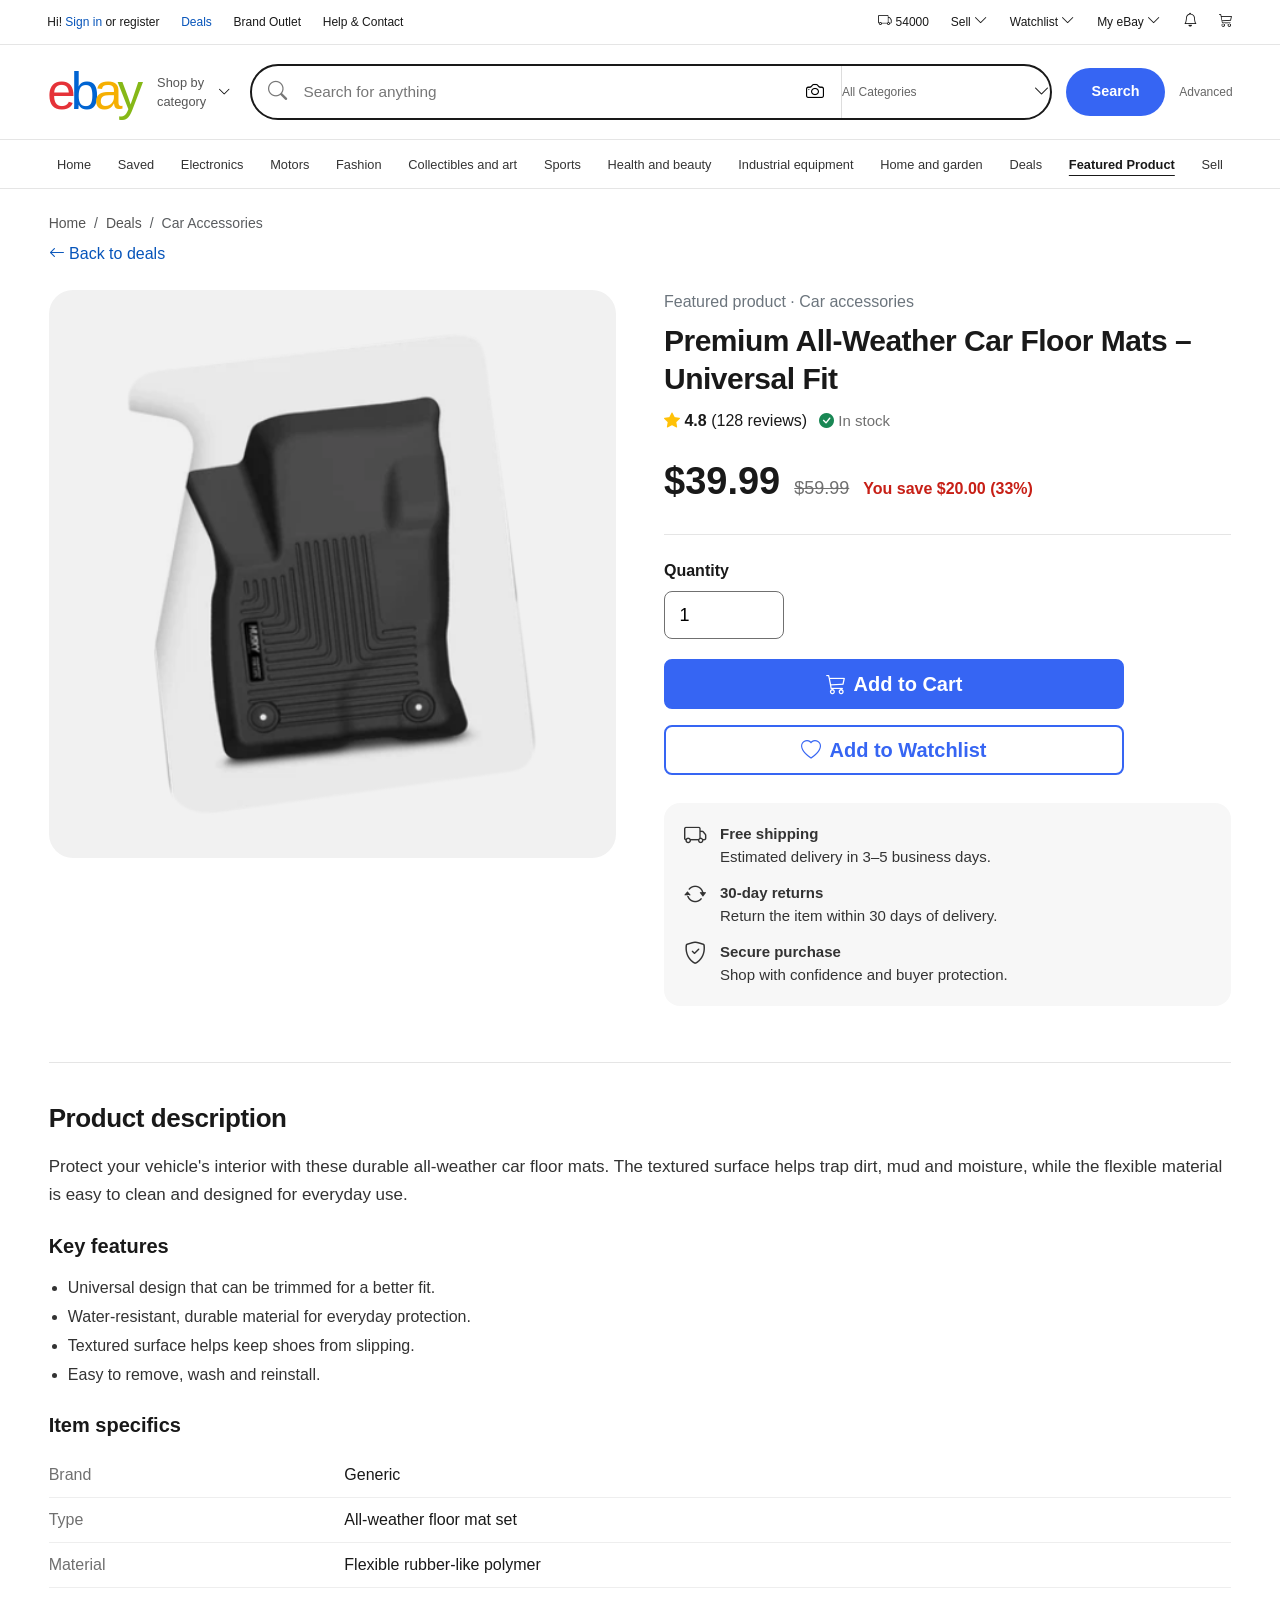
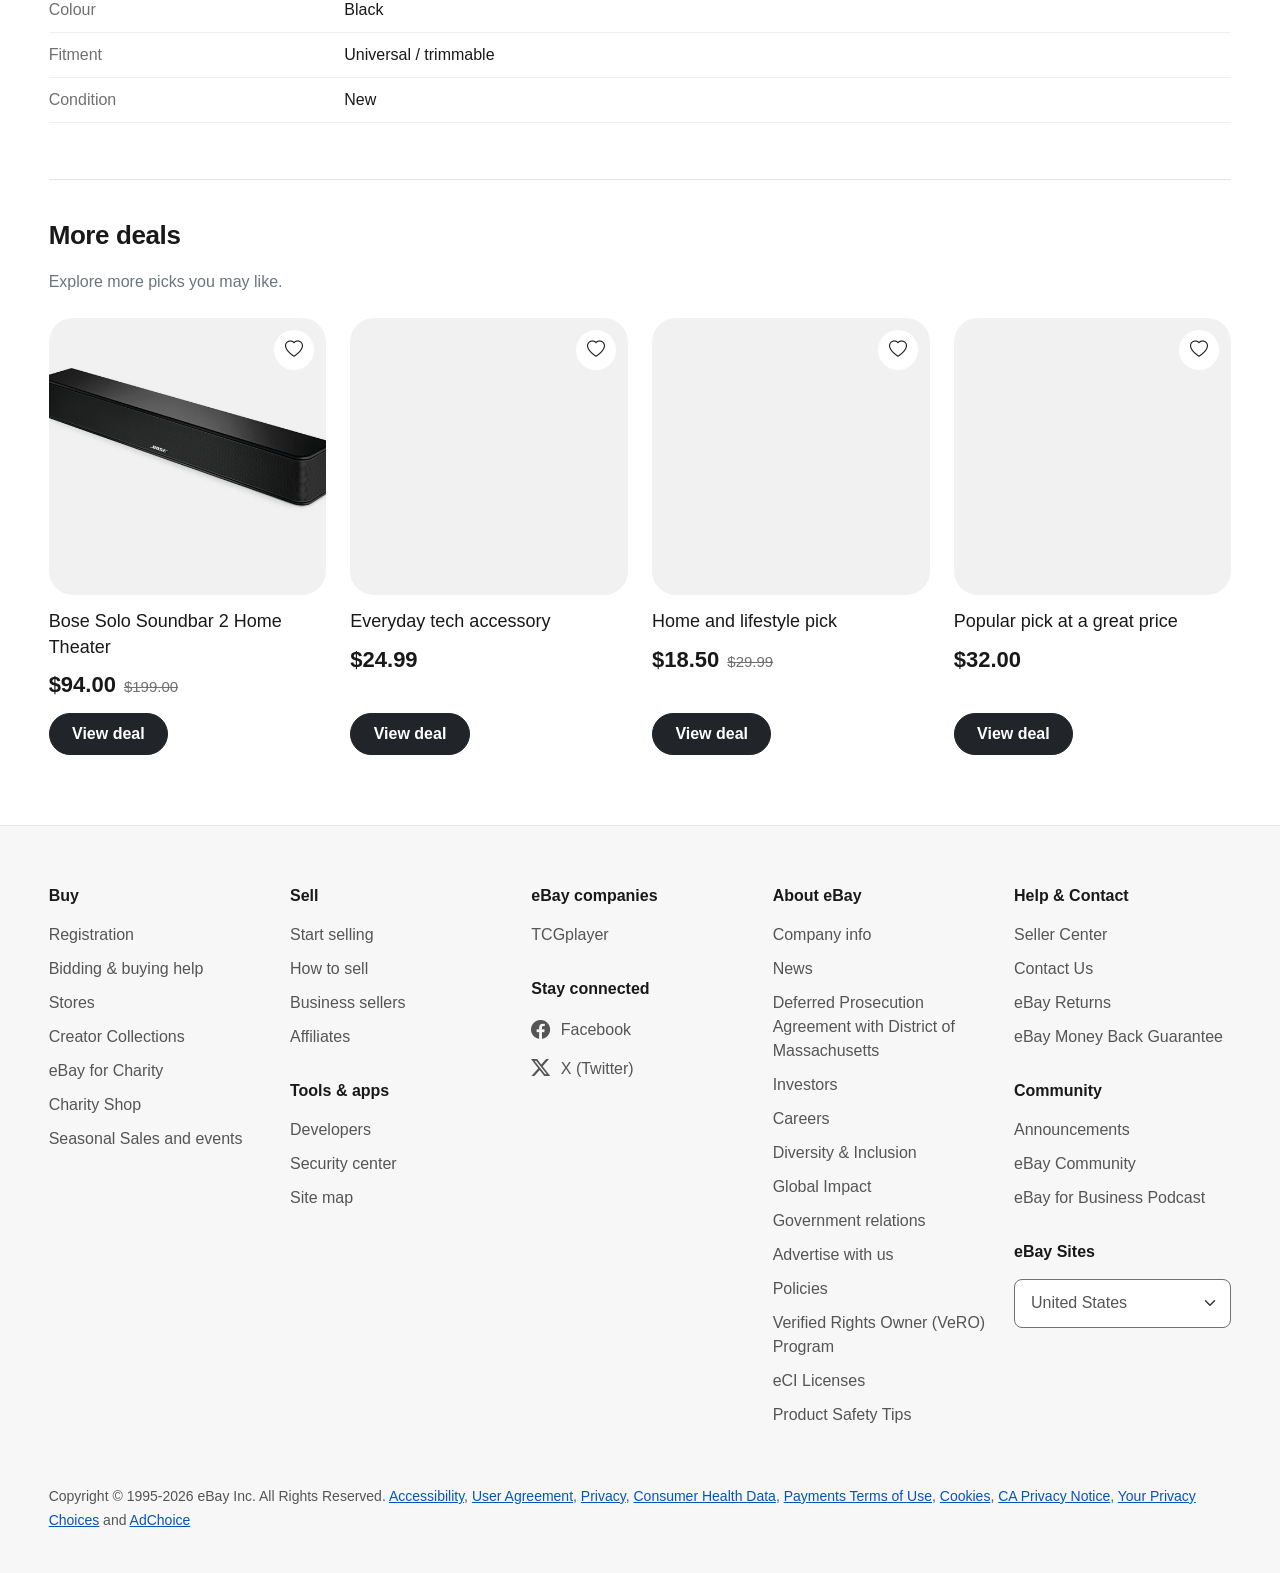
==== commit ee97f604: "TASK-1 COMPLETED" ====
--- a/midterm/ASSIGNMENT 2/product.html
+++ b/midterm/ASSIGNMENT 2/product.html
@@ -42,7 +42,9 @@
       <a href="#">Watchlist <i class="bi bi-chevron-down"></i></a>
       <a href="#">My eBay <i class="bi bi-chevron-down"></i></a>
       <a href="#" aria-label="Notifications"><i class="bi bi-bell"></i></a>
-      <a href="#" aria-label="Shopping cart"><i class="bi bi-cart3"></i></a>
+      <a href="checkout.html" aria-label="Shopping cart">
+  <i class="bi bi-cart3"></i>
+</a>
     </div>
   </div>
 
--- a/midterm/ASSIGNMENT 2/style.css
+++ b/midterm/ASSIGNMENT 2/style.css
@@ -1804,4 +1804,164 @@
   .product-description {
     font-size: 16px;
   }
+}
+/* =========================================
+   MEGA MENU - "Shop by Category" (no JavaScript)
+   Wide screens (1200px+): full-width panel on :hover / :focus-within
+   Small screens: <details> accordion inside the hamburger menu
+========================================= */
+
+/* Navbar sits in its own layer ABOVE the page (cards, carousel, hover effects).
+   The panel is absolutely positioned, so it never pushes content down. */
+.main-navbar {
+  position: relative;
+  z-index: 2000;
+  background: #fff;
+}
+
+/* Make the <button> look like the other nav links */
+.mega-trigger {
+  background: none;
+  border: 0;
+  cursor: pointer;
+  color: var(--bs-navbar-color);
+}
+
+.mega-trigger:hover,
+.mega-trigger:focus-visible {
+  color: var(--bs-navbar-hover-color);
+}
+
+.mega-trigger:focus-visible {
+  outline: 2px solid #3665f3;
+  outline-offset: 2px;
+}
+
+.mega-trigger .bi {
+  font-size: 0.7em;
+  margin-left: 0.2rem;
+}
+
+/* ---------- Wide screens ---------- */
+@media (min-width: 1200px) {
+  /* <li> must NOT be positioned, so the panel spans the whole navbar */
+  .mega-item {
+    position: static;
+  }
+
+  .mega-accordion {
+    display: none;
+  }
+
+  .mega-panel {
+    display: none;                          /* closed by default */
+    position: absolute;                     /* floats over the page */
+    top: 100%;                              /* right under the navbar */
+    left: 0;
+    right: 0;                               /* full width */
+    z-index: 2001;
+    padding: 1.5rem 3.7% 2rem;
+    background: #fff;
+    border-top: 1px solid #e5e5e5;
+    border-bottom: 1px solid #e5e5e5;
+    box-shadow: 0 12px 24px rgba(0, 0, 0, 0.18);
+    grid-template-columns: repeat(4, 1fr);  /* 4 columns */
+    gap: 1.5rem 2rem;
+  }
+
+  /* Invisible strip filling the small gap between the item and the panel,
+     so the pointer can move into the panel without it closing */
+  .mega-panel::before {
+    content: "";
+    position: absolute;
+    left: 0;
+    right: 0;
+    top: -0.8rem;
+    height: 0.8rem;
+  }
+
+  /* OPEN: pointer over item/panel, OR keyboard focus anywhere inside */
+  .mega-item:hover .mega-panel,
+  .mega-item:focus-within .mega-panel {
+    display: grid;
+  }
+
+  .mega-item:hover .mega-trigger,
+  .mega-item:focus-within .mega-trigger {
+    color: var(--bs-navbar-hover-color);
+    text-decoration: underline;
+    text-underline-offset: 6px;
+  }
+}
+
+.mega-heading {
+  margin: 0 0 0.6rem;
+  padding-bottom: 0.4rem;
+  font-size: 1rem;
+  font-weight: 700;
+  border-bottom: 2px solid #0654ba;
+}
+
+.mega-list {
+  list-style: none;
+  margin: 0;
+  padding: 0;
+}
+
+.mega-list a {
+  display: block;
+  padding: 0.3rem 0;
+  font-size: 0.95rem;
+  color: #333;
+}
+
+.mega-list a:hover,
+.mega-list a:focus-visible {
+  color: #0654ba;
+  text-decoration: underline;
+}
+
+/* ---------- Small screens (inside the hamburger) ---------- */
+@media (max-width: 1199.98px) {
+  .mega-trigger,
+  .mega-panel {
+    display: none;
+  }
+
+  .mega-accordion-title {
+    margin: 0;
+    padding: 0.7rem 0.25rem;
+    font-weight: 700;
+    border-bottom: 1px solid #f0f0f0;
+  }
+
+  .mega-group {
+    border-bottom: 1px solid #f0f0f0;
+  }
+
+  .mega-group summary {
+    display: flex;
+    justify-content: space-between;
+    align-items: center;
+    padding: 0.7rem 0.25rem 0.7rem 1rem;
+    cursor: pointer;
+    list-style: none;                       /* hide default arrow */
+  }
+
+  .mega-group summary::-webkit-details-marker {
+    display: none;
+  }
+
+  .mega-group summary::after {
+    content: "+";
+    font-weight: 700;
+  }
+
+  .mega-group[open] summary::after {
+    content: "\2212";                       /* minus sign */
+  }
+
+  .mega-group .mega-list {
+    padding: 0 0.25rem 0.6rem 2rem;
+  }
 }
